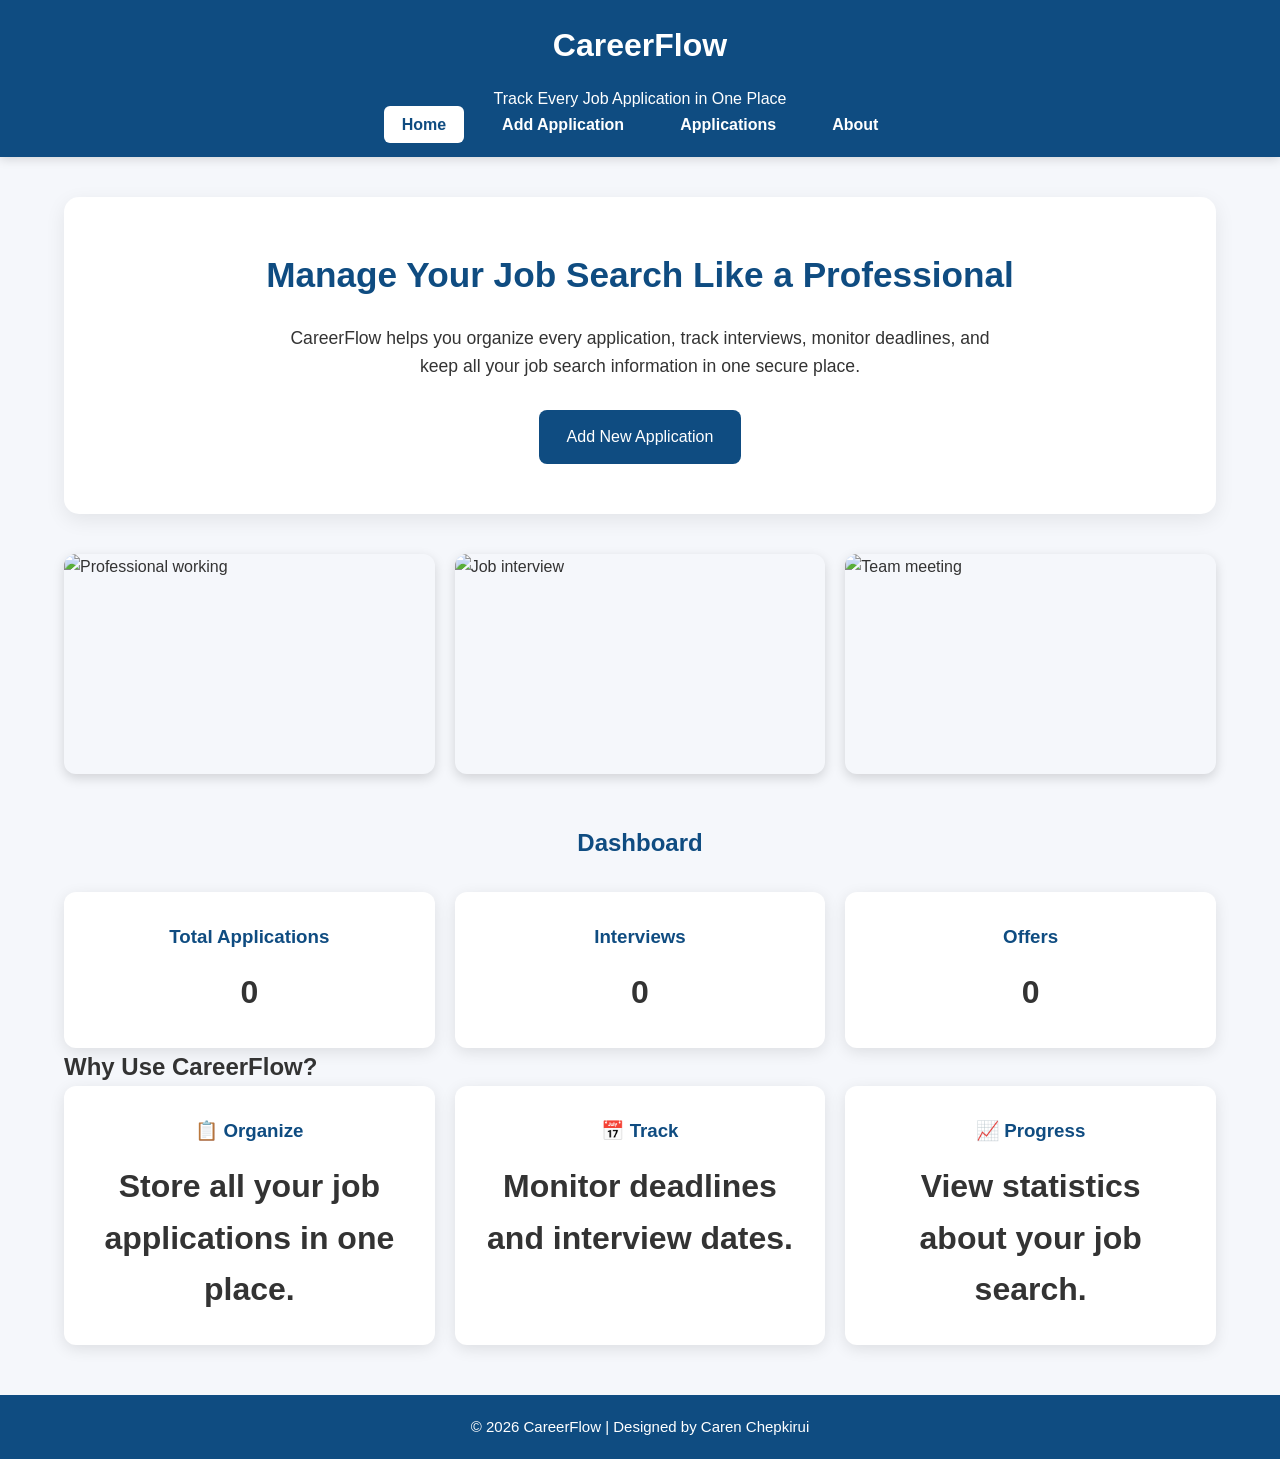
==== index.html @ 974ee08f "Initial commit" ====
<!DOCTYPE html>
<html lang="en">
<head>
    <meta charset="UTF-8">
    <meta name="viewport" content="width=device-width, initial-scale=1.0">
    <title>CareerFlow | Job Application Tracker</title>

    <link rel="stylesheet" href="css/styles.css">
</head>
<body>

<header>

    <h1>CareerFlow</h1>

    <p class="tagline">Track Every Job Application in One Place</p>

    <nav>

        <ul>

            <li><a href="index.html" class="active">Home</a></li>

            <li><a href="add.html">Add Application</a></li>

            <li><a href="applications.html">Applications</a></li>

            <li><a href="about.html">About</a></li>

        </ul>

    </nav>

</header>

<main>

<section class="hero">

<h2>Manage Your Job Search Like a Professional</h2>

<p>

CareerFlow helps you organize every application,
track interviews, monitor deadlines,
and keep all your job search information in one secure place.

</p>

<a href="add.html" class="btn">

Add New Application

</a>

</section>

<section class="gallery">

<div class="photos">

<img
src="https://images.unsplash.com/photo-1454165804606-c3d57bc86b40?w=800"
alt="Professional working">

<img
src="https://images.unsplash.com/photo-1521737604893-d14cc237f11d?w=800"
alt="Job interview">

<img
src="https://images.unsplash.com/photo-1552664730-d307ca884978?w=800"
alt="Team meeting">

</div>

</section>

<section class="statistics">

<h2>Dashboard</h2>

<div class="stats-container">

<div class="card">

<h3>Total Applications</h3>

<p id="totalApplications">0</p>

</div>

<div class="card">

<h3>Interviews</h3>

<p id="interviewCount">0</p>

</div>

<div class="card">

<h3>Offers</h3>

<p id="offerCount">0</p>

</div>

</div>

</section>

<section class="features">

<h2>Why Use CareerFlow?</h2>

<div class="stats-container">

<div class="card">

<h3>📋 Organize</h3>

<p>
Store all your job applications in one place.
</p>

</div>

<div class="card">

<h3>📅 Track</h3>

<p>
Monitor deadlines and interview dates.
</p>

</div>

<div class="card">

<h3>📈 Progress</h3>

<p>
View statistics about your job search.
</p>

</div>

</div>

</section>

</main>

<footer>

<p>

© 2026 CareerFlow |
Designed by Caren Chepkirui

</p>

</footer>

<script src="js/script.js"></script>

</body>
</html>
---- css/styles.css ----
/* ==========================================
   GLOBAL STYLES
========================================== */

*{
    margin:0;
    padding:0;
    box-sizing:border-box;
}

body{
    font-family:Arial, Helvetica, sans-serif;
    background:#f5f7fb;
    color:#333;
    line-height:1.6;
}

/* ==========================================
   HEADER
========================================== */

header{
    background:#0f4c81;
    color:white;
    padding:20px;
    text-align:center;
    box-shadow:0 2px 10px rgba(0,0,0,.15);
}

header h1{
    font-size:2rem;
    margin-bottom:15px;
}

/* ==========================================
   NAVIGATION
========================================== */

nav ul{
    display:flex;
    justify-content:center;
    align-items:center;
    list-style:none;
    gap:20px;
    flex-wrap:wrap;
}

nav a{
    color:white;
    text-decoration:none;
    padding:10px 18px;
    border-radius:6px;
    transition:.3s;
    font-weight:bold;
}

nav a:hover,
nav a.active{
    background:white;
    color:#0f4c81;
}

/* ==========================================
   MAIN
========================================== */

main{
    width:90%;
    max-width:1200px;
    margin:40px auto;
}

/* ==========================================
   HERO SECTION
========================================== */

.hero{
    background:white;
    text-align:center;
    padding:50px 30px;
    border-radius:15px;
    box-shadow:0 6px 20px rgba(0,0,0,.08);
    margin-bottom:40px;
}

.hero h2{
    font-size:2.2rem;
    color:#0f4c81;
    margin-bottom:20px;
}

.hero p{
    font-size:1.1rem;
    max-width:700px;
    margin:auto;
    margin-bottom:30px;
}

/* ==========================================
   BUTTONS
========================================== */

.btn{
    display:inline-block;
    background:#0f4c81;
    color:white;
    padding:14px 28px;
    border-radius:8px;
    text-decoration:none;
    border:none;
    cursor:pointer;
    transition:.3s;
    font-size:1rem;
}

.btn:hover{
    background:#08365d;
    transform:translateY(-2px);
}

/* ==========================================
   GALLERY
========================================== */

.gallery{
    margin-bottom:40px;
}

.photos{
    display:grid;
    grid-template-columns:repeat(auto-fit,minmax(250px,1fr));
    gap:20px;
}

.photos img{
    width:100%;
    height:220px;
    object-fit:cover;
    border-radius:12px;
    transition:.4s;
    box-shadow:0 4px 12px rgba(0,0,0,.15);
}

.photos img:hover{
    transform:scale(1.05);
}

/* ==========================================
   DASHBOARD
========================================== */

.statistics{
    margin-top:50px;
}

.statistics h2{
    text-align:center;
    color:#0f4c81;
    margin-bottom:30px;
}

.stats-container{
    display:grid;
    grid-template-columns:repeat(auto-fit,minmax(220px,1fr));
    gap:20px;
}

.card{
    background:white;
    padding:30px;
    border-radius:12px;
    text-align:center;
    box-shadow:0 4px 15px rgba(0,0,0,.1);
    transition:.3s;
}

.card:hover{
    transform:translateY(-6px);
}

.card h3{
    color:#0f4c81;
    margin-bottom:15px;
}

.card p{
    font-size:2rem;
    font-weight:bold;
} 
/* ==========================================
   ADD APPLICATION FORM
========================================== */

.form-section{
    background:#ffffff;
    padding:40px;
    border-radius:15px;
    box-shadow:0 6px 20px rgba(0,0,0,.08);
    max-width:850px;
    margin:40px auto;
}

.form-section h2{
    text-align:center;
    color:#0f4c81;
    margin-bottom:30px;
    font-size:2rem;
}

.form-group{
    display:flex;
    flex-direction:column;
    margin-bottom:20px;
}

.form-group label{
    font-weight:bold;
    margin-bottom:8px;
    color:#333;
}

.form-group input,
.form-group select,
.form-group textarea{
    width:100%;
    padding:14px;
    border:1px solid #d1d5db;
    border-radius:8px;
    font-size:16px;
    outline:none;
    transition:all .3s ease;
    background:#fff;
}

.form-group textarea{
    resize:vertical;
    min-height:120px;
}

.form-group input:focus,
.form-group select:focus,
.form-group textarea:focus{
    border-color:#0f4c81;
    box-shadow:0 0 8px rgba(15,76,129,.2);
}

.form-group input::placeholder,
.form-group textarea::placeholder{
    color:#888;
}

button[type="submit"]{
    width:100%;
    margin-top:10px;
}

#message{
    text-align:center;
    margin-top:20px;
    font-weight:bold;
    font-size:1rem;
}

/* ==========================================
   SEARCH & FILTER
========================================== */

.controls{
    display:flex;
    gap:20px;
    justify-content:center;
    align-items:center;
    flex-wrap:wrap;
    margin:30px 0;
}

.controls input,
.controls select{
    padding:12px 15px;
    border:1px solid #d1d5db;
    border-radius:8px;
    font-size:16px;
    min-width:250px;
    outline:none;
    transition:.3s;
}

.controls input:focus,
.controls select:focus{
    border-color:#0f4c81;
    box-shadow:0 0 8px rgba(15,76,129,.2);
}

/* ==========================================
   SECTION HEADINGS
========================================== */

.applications-page h2,
.form-section h2,
.statistics h2{
    color:#0f4c81;
}

.applications-page p{
    text-align:center;
    color:#666;
    margin-bottom:15px;
}
/* ==========================================
   APPLICATION CARDS
========================================== */

#applicationsContainer{
    display:grid;
    grid-template-columns:repeat(auto-fit,minmax(340px,1fr));
    gap:25px;
    margin-top:30px;
}

.application-card{
    background:#ffffff;
    border-radius:15px;
    padding:25px;
    box-shadow:0 6px 18px rgba(0,0,0,.1);
    transition:all .3s ease;
    border-top:5px solid #0f4c81;
}

.application-card:hover{
    transform:translateY(-6px);
    box-shadow:0 12px 25px rgba(0,0,0,.15);
}

.application-card h2,
.application-card h3{
    color:#0f4c81;
    margin-bottom:15px;
    border-bottom:2px solid #eef2f7;
    padding-bottom:10px;
}

.application-card p{
    margin:10px 0;
    line-height:1.6;
    word-break:break-word;
}

.application-card strong{
    color:#222;
}

.application-card a{
    color:#0f4c81;
    font-weight:bold;
    text-decoration:none;
}

.application-card a:hover{
    text-decoration:underline;
}

/* ==========================================
   DELETE BUTTON
========================================== */

.delete-btn{
    width:100%;
    margin-top:20px;
    background:#dc3545;
    color:#fff;
    border:none;
    padding:12px;
    border-radius:8px;
    cursor:pointer;
    font-size:15px;
    transition:.3s;
}

.delete-btn:hover{
    background:#b02a37;
}

/* ==========================================
   EMPTY STATE
========================================== */

.empty-message{
    text-align:center;
    background:#fff;
    padding:40px;
    border-radius:12px;
    color:#666;
    font-size:18px;
    box-shadow:0 4px 12px rgba(0,0,0,.08);
}

/* ==========================================
   STATUS BADGES
========================================== */

.status{
    display:inline-block;
    padding:6px 12px;
    border-radius:20px;
    color:#fff;
    font-size:13px;
    font-weight:bold;
}

.status.applied{
    background:#0d6efd;
}

.status.interview{
    background:#fd7e14;
}

.status.offer{
    background:#198754;
}

.status.rejected{
    background:#dc3545;
}

/* ==========================================
   PRIORITY BADGES
========================================== */

.priority{
    display:inline-block;
    padding:6px 12px;
    border-radius:20px;
    color:#fff;
    font-size:13px;
    font-weight:bold;
}

.priority.high{
    background:#dc3545;
}

.priority.medium{
    background:#ffc107;
    color:#222;
}

.priority.low{
    background:#198754;
}

/* ==========================================
   LINKS
========================================== */

.application-card a{
    color:#0f4c81;
    font-weight:600;
}

.application-card a:hover{
    color:#08365d;
}

/* ==========================================
   SCROLLBAR (Modern Browsers)
========================================== */

::-webkit-scrollbar{
    width:10px;
}

::-webkit-scrollbar-track{
    background:#f1f1f1;
}

::-webkit-scrollbar-thumb{
    background:#0f4c81;
    border-radius:10px;
}

::-webkit-scrollbar-thumb:hover{
    background:#08365d;
}
/* ==========================================
   FOOTER
========================================== */

footer{
    background:#0f4c81;
    color:#fff;
    text-align:center;
    padding:20px;
    margin-top:50px;
}

footer p{
    font-size:15px;
}

/* ==========================================
   ANIMATIONS
========================================== */

@keyframes fadeIn{
    from{
        opacity:0;
        transform:translateY(20px);
    }
    to{
        opacity:1;
        transform:translateY(0);
    }
}

.hero,
.form-section,
.application-card,
.card{
    animation:fadeIn .6s ease-in-out;
}

/* ==========================================
   RESPONSIVE DESIGN
========================================== */

@media (max-width:992px){

    main{
        width:95%;
    }

    .stats-container{
        grid-template-columns:repeat(2,1fr);
    }

    #applicationsContainer{
        grid-template-columns:1fr;
    }

}

@media (max-width:768px){

    header h1{
        font-size:1.6rem;
    }

    nav ul{
        flex-direction:column;
        gap:10px;
    }

    .hero{
        padding:30px 20px;
    }

    .hero h2{
        font-size:1.8rem;
    }

    .hero p{
        font-size:1rem;
    }

    .photos{
        grid-template-columns:1fr;
    }

    .stats-container{
        grid-template-columns:1fr;
    }

    .controls{
        flex-direction:column;
    }

    .controls input,
    .controls select{
        width:100%;
    }

    .form-section{
        padding:25px;
    }

    .application-card{
        padding:20px;
    }

}

@media (max-width:480px){

    body{
        font-size:15px;
    }

    header{
        padding:15px;
    }

    header h1{
        font-size:1.4rem;
    }

    .btn{
        width:100%;
        text-align:center;
    }

    .card{
        padding:20px;
    }

    .card p{
        font-size:1.6rem;
    }

    .application-card h2,
    .application-card h3{
        font-size:1.2rem;
    }

}

/* ==========================================
   UTILITY CLASSES
========================================== */

.text-center{
    text-align:center;
}

.mt-20{
    margin-top:20px;
}

.mb-20{
    margin-bottom:20px;
}

.hidden{
    display:none;
}
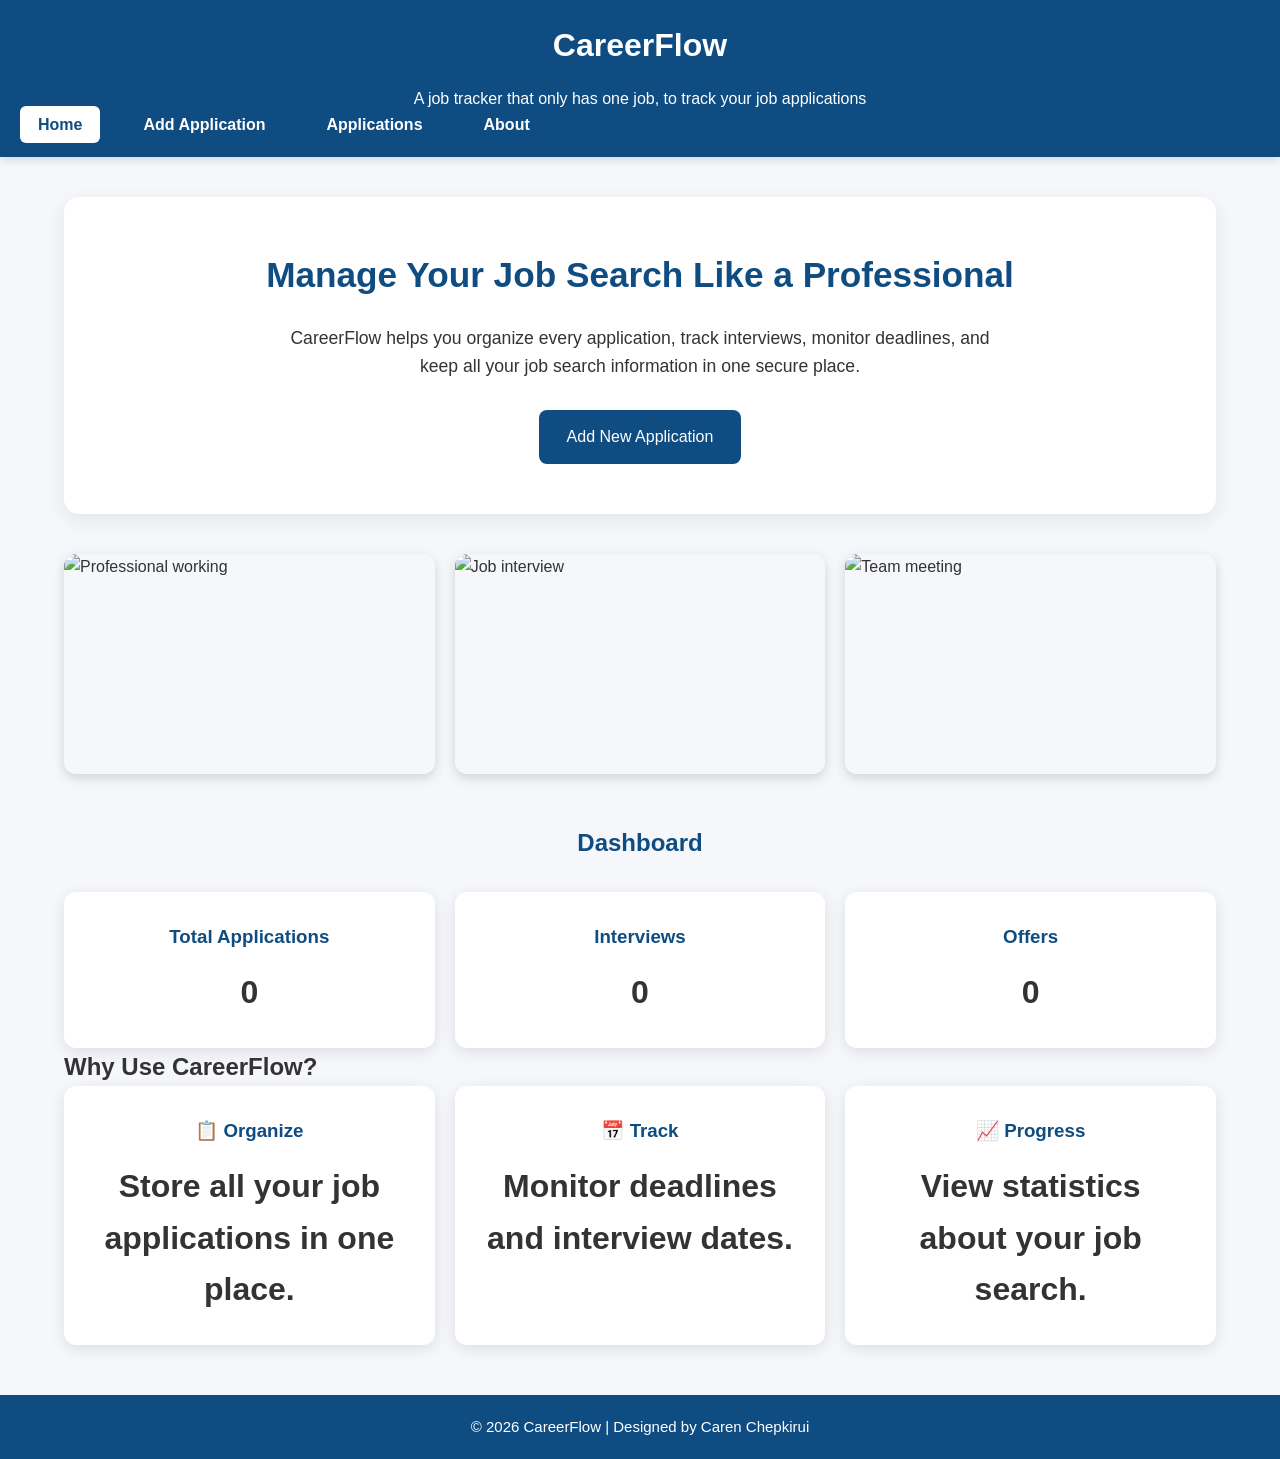
==== commit 8aa99995: "Update header layout and improve website design" ====
--- a/index.html
+++ b/index.html
@@ -13,7 +13,7 @@
 
     <h1>CareerFlow</h1>
 
-    <p class="tagline">Track Every Job Application in One Place</p>
+    <p class="tagline">A job tracker that only has one job, to track your job applications</p>
 
     <nav>
 
--- a/css/styles.css
+++ b/css/styles.css
@@ -23,7 +23,8 @@
 header{
     background:#0f4c81;
     color:white;
-    padding:20px;
+    padding:20px; 50px;
+    justify-content: space-between;
     text-align:center;
     box-shadow:0 2px 10px rgba(0,0,0,.15);
 }
@@ -39,11 +40,12 @@
 
 nav ul{
     display:flex;
-    justify-content:center;
     align-items:center;
     list-style:none;
-    gap:20px;
+    gap:25px;
     flex-wrap:wrap;
+    margin: 0;
+    padding: 0;
 }
 
 nav a{
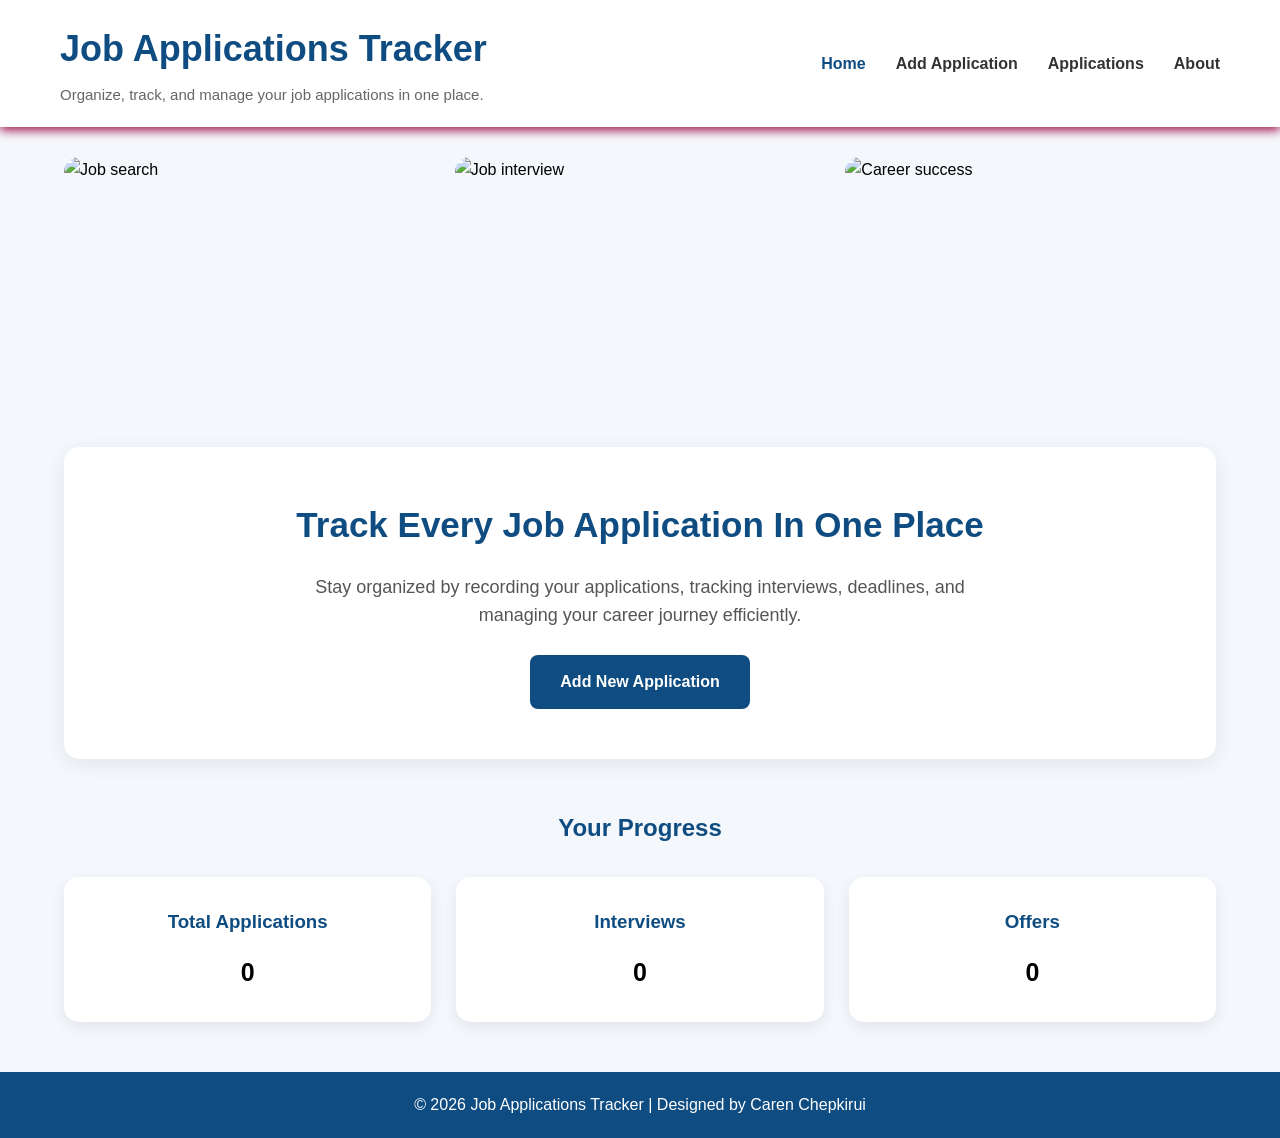
==== commit 90e8961f: "improve form styling" ====
--- a/index.html
+++ b/index.html
@@ -1,168 +1,169 @@
 <!DOCTYPE html>
 <html lang="en">
+
 <head>
-    <meta charset="UTF-8">
-    <meta name="viewport" content="width=device-width, initial-scale=1.0">
-    <title>CareerFlow | Job Application Tracker</title>
+<meta charset="UTF-8">
+<meta name="viewport" content="width=device-width, initial-scale=1.0">
 
-    <link rel="stylesheet" href="css/styles.css">
+<title>Job Applications Tracker</title>
+
+<link rel="stylesheet" href="css/styles.css">
+
 </head>
+
+
 <body>
+
 
 <header>
 
-    <h1>CareerFlow</h1>
+<div class="brand">
 
-    <p class="tagline">A job tracker that only has one job, to track your job applications</p>
+<h1>Job Applications Tracker</h1>
 
-    <nav>
+<p>
+Organize, track, and manage your job applications in one place.
+</p>
 
-        <ul>
+</div>
 
-            <li><a href="index.html" class="active">Home</a></li>
 
-            <li><a href="add.html">Add Application</a></li>
+<nav>
 
-            <li><a href="applications.html">Applications</a></li>
+<ul>
 
-            <li><a href="about.html">About</a></li>
+<li><a class="active" href="index.html">Home</a></li>
 
-        </ul>
+<li><a href="add.html">Add Application</a></li>
 
-    </nav>
+<li><a href="applications.html">Applications</a></li>
+
+<li><a href="about.html">About</a></li>
+
+</ul>
+
+</nav>
 
 </header>
 
+
+
 <main>
 
-<section class="hero">
-
-<h2>Manage Your Job Search Like a Professional</h2>
-
-<p>
-
-CareerFlow helps you organize every application,
-track interviews, monitor deadlines,
-and keep all your job search information in one secure place.
-
-</p>
-
-<a href="add.html" class="btn">
-
-Add New Application
-
-</a>
-
-</section>
 
 <section class="gallery">
 
 <div class="photos">
 
-<img
-src="https://images.unsplash.com/photo-1454165804606-c3d57bc86b40?w=800"
-alt="Professional working">
+<img src="https://encrypted-tbn0.gstatic.com/images?q=tbn:ANd9GcSITZPHwJ-OsArRk4esQaBtciUBOTaalat-XMKzmoUu6A&s=10" alt="Job search">
 
-<img
-src="https://images.unsplash.com/photo-1521737604893-d14cc237f11d?w=800"
-alt="Job interview">
+<img src="https://encrypted-tbn0.gstatic.com/images?q=tbn:ANd9GcTC4iixWXQOjBtNyYWQNbAW8DnGaYMfMbs8z2zAEaw0zA&s=10" alt="Job interview">
 
-<img
-src="https://images.unsplash.com/photo-1552664730-d307ca884978?w=800"
-alt="Team meeting">
+<img src="https://encrypted-tbn0.gstatic.com/images?q=tbn:ANd9GcS8nLBub2q9bpkES5-Ve76l2-MQ_g2yiEG3AZ0cu5FTTw&s=10" alt="Career success">
 
 </div>
 
 </section>
 
+
+
+
+<section class="hero">
+
+
+<h2>
+Track Every Job Application In One Place
+</h2>
+
+
+<p>
+
+Stay organized by recording your applications,
+tracking interviews, deadlines, and managing
+your career journey efficiently.
+
+</p>
+
+
+<a href="add.html" class="btn">
+Add New Application
+</a>
+
+
+</section>
+
+
+
+
 <section class="statistics">
 
-<h2>Dashboard</h2>
+
+<h2>Your Progress</h2>
+
 
 <div class="stats-container">
+
 
 <div class="card">
 
 <h3>Total Applications</h3>
 
-<p id="totalApplications">0</p>
+<p id="totalApplications">
+0
+</p>
 
 </div>
+
+
 
 <div class="card">
 
 <h3>Interviews</h3>
 
-<p id="interviewCount">0</p>
+<p id="interviewCount">
+0
+</p>
 
 </div>
+
+
+
 
 <div class="card">
 
 <h3>Offers</h3>
 
-<p id="offerCount">0</p>
-
-</div>
-
-</div>
-
-</section>
-
-<section class="features">
-
-<h2>Why Use CareerFlow?</h2>
-
-<div class="stats-container">
-
-<div class="card">
-
-<h3>📋 Organize</h3>
-
-<p>
-Store all your job applications in one place.
+<p id="offerCount">
+0
 </p>
 
 </div>
 
-<div class="card">
-
-<h3>📅 Track</h3>
-
-<p>
-Monitor deadlines and interview dates.
-</p>
 
 </div>
 
-<div class="card">
-
-<h3>📈 Progress</h3>
-
-<p>
-View statistics about your job search.
-</p>
-
-</div>
-
-</div>
 
 </section>
 
+
+
 </main>
+
+
+
 
 <footer>
 
 <p>
-
-© 2026 CareerFlow |
-Designed by Caren Chepkirui
-
+© 2026 Job Applications Tracker | Designed by Caren Chepkirui
 </p>
 
 </footer>
 
+
 <script src="js/script.js"></script>
 
+
 </body>
+
 </html>
--- a/css/styles.css
+++ b/css/styles.css
@@ -1,7 +1,11 @@
 
-   /* ==========================================
-   GLOBAL STYLES
-========================================== */
+   /* =====================================
+   CareerFlow Job Application Tracker
+   Modern Stylesheet
+===================================== */
+
+
+/* ===== GLOBAL STYLES ===== */
 
 *{
     margin:0;
@@ -10,639 +14,512 @@
 }
 
 body{
-    font-family:Arial, Helvetica, sans-serif;
-    background:#f5f7fb;
-    color:#333;
+    font-family: 'Segoe UI', Arial, sans-serif;
+    background:#f4f7fb;
+    color:black;
     line-height:1.6;
 }
-
-/* ==========================================
-   HEADER
-========================================== */
-
-header{
-    background:#0f4c81;
-    color:white;
-    padding:20px; 50px;
-    justify-content: space-between;
-    text-align:center;
-    box-shadow:0 2px 10px rgba(0,0,0,.15);
-}
-
-header h1{
-    font-size:2rem;
-    margin-bottom:15px;
-}
-
-/* ==========================================
-   NAVIGATION
-========================================== */
-
-nav ul{
-    display:flex;
-    align-items:center;
-    list-style:none;
-    gap:25px;
-    flex-wrap:wrap;
-    margin: 0;
-    padding: 0;
-}
-
-nav a{
-    color:white;
-    text-decoration:none;
-    padding:10px 18px;
-    border-radius:6px;
-    transition:.3s;
-    font-weight:bold;
-}
-
-nav a:hover,
-nav a.active{
-    background:white;
-    color:#0f4c81;
-}
-
-/* ==========================================
-   MAIN
-========================================== */
 
 main{
     width:90%;
     max-width:1200px;
+    margin:auto;
+}
+
+
+/* ===== HEADER ===== */
+
+header{
+    background:white;
+    display:flex;
+    justify-content:space-between;
+    align-items:center;
+    padding:20px 60px;
+    box-shadow:0 3px 10px rgb(158, 6, 67);
+}
+
+
+/* Logo section */
+
+.brand h1{
+
+    color:#0f4c81;
+    font-size:36px;
+    margin-bottom:5px;
+    font-weight: 700;
+
+}
+
+
+.brand p{
+
+    color:#666;
+    font-size:15px;
+
+}
+
+
+/* Navigation */
+
+nav ul{
+
+    display:flex;
+    list-style:none;
+    gap:30px;
+
+}
+
+
+nav ul li a{
+
+    text-decoration:none;
+    color:#333;
+    font-weight:600;
+    transition:.3s;
+
+}
+
+
+nav ul li a:hover,
+nav ul li a.active{
+
+    color:#0f4c81;
+
+}
+
+
+/* ===== HERO SECTION ===== */
+
+
+.hero{
+
+    background:white;
     margin:40px auto;
-}
-
-/* ==========================================
-   HERO SECTION
-========================================== */
-
-.hero{
-    background:white;
+    padding:50px;
     text-align:center;
-    padding:50px 30px;
     border-radius:15px;
-    box-shadow:0 6px 20px rgba(0,0,0,.08);
-    margin-bottom:40px;
-}
+    box-shadow:0 5px 20px rgba(0,0,0,.08);
+
+}
+
 
 .hero h2{
-    font-size:2.2rem;
-    color:#0f4c81;
+
+    color:#0f4c81;
+    font-size:35px;
     margin-bottom:20px;
-}
+
+}
+
 
 .hero p{
-    font-size:1.1rem;
+
     max-width:700px;
     margin:auto;
-    margin-bottom:30px;
-}
-
-/* ==========================================
-   BUTTONS
-========================================== */
+    color:#555;
+    font-size:18px;
+
+}
+
+
+
+/* Buttons */
 
 .btn{
+
     display:inline-block;
+    margin-top:25px;
+    padding:14px 30px;
     background:#0f4c81;
     color:white;
-    padding:14px 28px;
+    text-decoration:none;
     border-radius:8px;
-    text-decoration:none;
-    border:none;
-    cursor:pointer;
+    font-weight:bold;
     transition:.3s;
-    font-size:1rem;
-}
+
+}
+
 
 .btn:hover{
+
     background:#08365d;
     transform:translateY(-2px);
-}
-
-/* ==========================================
-   GALLERY
-========================================== */
+
+}
+
+
+
+/* ===== IMAGE GALLERY ===== */
+
 
 .gallery{
-    margin-bottom:40px;
-}
+
+    margin:40px 0;
+    margin-top: 30px;
+
+}
+
 
 .photos{
+
     display:grid;
-    grid-template-columns:repeat(auto-fit,minmax(250px,1fr));
+    grid-template-columns:repeat(3,1fr);
     gap:20px;
-}
+
+}
+
 
 .photos img{
+
     width:100%;
-    height:220px;
+    height:250px;
     object-fit:cover;
-    border-radius:12px;
-    transition:.4s;
-    box-shadow:0 4px 12px rgba(0,0,0,.15);
-}
-
-.photos img:hover{
-    transform:scale(1.05);
-}
-
-/* ==========================================
-   DASHBOARD
-========================================== */
+    border-radius:15px;
+    transition: transform .3s ease;
+
+}
+.photos img:hover{transform: scale(1.05);
+}
+
+
+
+/* ===== STATISTICS CARDS ===== */
+
 
 .statistics{
-    margin-top:50px;
-}
+
+    margin:50px 0;
+
+}
+
 
 .statistics h2{
+
     text-align:center;
     color:#0f4c81;
     margin-bottom:30px;
-}
+
+}
+
+
 
 .stats-container{
+
     display:grid;
-    grid-template-columns:repeat(auto-fit,minmax(220px,1fr));
-    gap:20px;
-}
+    grid-template-columns:repeat(3,1fr);
+    gap:25px;
+
+}
+
+
 
 .card{
+
     background:white;
     padding:30px;
-    border-radius:12px;
     text-align:center;
-    box-shadow:0 4px 15px rgba(0,0,0,.1);
-    transition:.3s;
-}
-
-.card:hover{
-    transform:translateY(-6px);
-}
+    border-radius:15px;
+    box-shadow:0 5px 15px rgba(0,0,0,.08);
+
+}
+
+
 
 .card h3{
+
     color:#0f4c81;
     margin-bottom:15px;
-}
+
+}
+
 
 .card p{
-    font-size:2rem;
+
+    font-size:25px;
     font-weight:bold;
-} 
-/* ==========================================
-   ADD APPLICATION FORM
-========================================== */
+
+}
+
+
+
+/* ===== FORM PAGE ===== */
+
 
 .form-section{
-    background:#ffffff;
+
+    background:white;
+    margin:40px auto;
     padding:40px;
+    max-width:800px;
     border-radius:15px;
-    box-shadow:0 6px 20px rgba(0,0,0,.08);
-    max-width:850px;
-    margin:40px auto;
-}
+    box-shadow:0 5px 20px rgba(0,0,0,.1);
+
+}
+
+
 
 .form-section h2{
+
     text-align:center;
     color:#0f4c81;
     margin-bottom:30px;
-    font-size:2rem;
-}
+
+}
+
+
 
 .form-group{
-    display:flex;
-    flex-direction:column;
+
     margin-bottom:20px;
-}
+
+}
+
+
 
 .form-group label{
+
+    display:block;
     font-weight:bold;
     margin-bottom:8px;
-    color:#333;
-}
+
+}
+
+
 
 .form-group input,
 .form-group select,
 .form-group textarea{
+
     width:100%;
-    padding:14px;
-    border:1px solid #d1d5db;
+    padding:13px;
+    border:1px solid #ccc;
     border-radius:8px;
     font-size:16px;
-    outline:none;
-    transition:all .3s ease;
-    background:#fff;
-}
-
-.form-group textarea{
-    resize:vertical;
-    min-height:120px;
-}
+
+}
+
+
 
 .form-group input:focus,
 .form-group select:focus,
 .form-group textarea:focus{
+
+    outline:none;
     border-color:#0f4c81;
-    box-shadow:0 0 8px rgba(15,76,129,.2);
-}
-
-.form-group input::placeholder,
-.form-group textarea::placeholder{
-    color:#888;
-}
-
-button[type="submit"]{
-    width:100%;
-    margin-top:10px;
-}
-
-#message{
+
+}
+
+
+
+textarea{
+
+    resize:vertical;
+
+}
+
+
+
+/* ===== APPLICATIONS PAGE ===== */
+
+
+.applications-page{
+
+    margin:40px 0;
+
+}
+
+
+.applications-page h2{
+
     text-align:center;
-    margin-top:20px;
-    font-weight:bold;
-    font-size:1rem;
-}
-
-/* ==========================================
-   SEARCH & FILTER
-========================================== */
+    color:#0f4c81;
+
+}
+
 
 .controls{
+
     display:flex;
+    justify-content:center;
     gap:20px;
-    justify-content:center;
-    align-items:center;
-    flex-wrap:wrap;
     margin:30px 0;
-}
+
+}
+
+
 
 .controls input,
 .controls select{
-    padding:12px 15px;
-    border:1px solid #d1d5db;
-    border-radius:8px;
-    font-size:16px;
-    min-width:250px;
-    outline:none;
-    transition:.3s;
-}
-
-.controls input:focus,
-.controls select:focus{
-    border-color:#0f4c81;
-    box-shadow:0 0 8px rgba(15,76,129,.2);
-}
-
-/* ==========================================
-   SECTION HEADINGS
-========================================== */
-
-.applications-page h2,
-.form-section h2,
-.statistics h2{
-    color:#0f4c81;
-}
-
-.applications-page p{
-    text-align:center;
-    color:#666;
-    margin-bottom:15px;
-}
-/* ==========================================
-   APPLICATION CARDS
-========================================== */
-
-#applicationsContainer{
-    display:grid;
-    grid-template-columns:repeat(auto-fit,minmax(340px,1fr));
-    gap:25px;
-    margin-top:30px;
-}
-
-.application-card{
-    background:#ffffff;
-    border-radius:15px;
-    padding:25px;
-    box-shadow:0 6px 18px rgba(0,0,0,.1);
-    transition:all .3s ease;
-    border-top:5px solid #0f4c81;
-}
-
-.application-card:hover{
-    transform:translateY(-6px);
-    box-shadow:0 12px 25px rgba(0,0,0,.15);
-}
-
-.application-card h2,
-.application-card h3{
-    color:#0f4c81;
-    margin-bottom:15px;
-    border-bottom:2px solid #eef2f7;
-    padding-bottom:10px;
-}
-
-.application-card p{
-    margin:10px 0;
-    line-height:1.6;
-    word-break:break-word;
-}
-
-.application-card strong{
-    color:#222;
-}
-
-.application-card a{
-    color:#0f4c81;
-    font-weight:bold;
-    text-decoration:none;
-}
-
-.application-card a:hover{
-    text-decoration:underline;
-}
-
-/* ==========================================
-   DELETE BUTTON
-========================================== */
-
-.delete-btn{
-    width:100%;
-    margin-top:20px;
-    background:#dc3545;
-    color:#fff;
-    border:none;
+
     padding:12px;
     border-radius:8px;
+    border:1px solid #ccc;
+
+}
+
+
+
+/* Application cards */
+
+#applicationsContainer{
+
+    display:grid;
+    grid-template-columns:repeat(3,1fr);
+    gap:25px;
+
+}
+
+
+
+.application-card{
+
+    background:white;
+    padding:25px;
+    border-radius:15px;
+    box-shadow:0 5px 15px rgba(0,0,0,.1);
+
+}
+
+
+
+.application-card h2{
+
+    color:#0f4c81;
+
+}
+
+
+
+.application-card p{
+
+    margin:8px 0;
+
+}
+
+
+
+/* Buttons */
+
+.card-buttons{
+
+    display:flex;
+    gap:10px;
+    margin-top:20px;
+
+}
+
+
+.edit-btn,
+.delete-btn{
+
+    flex:1;
+    padding:10px;
+    border:none;
+    border-radius:8px;
     cursor:pointer;
-    font-size:15px;
-    transition:.3s;
-}
-
-.delete-btn:hover{
-    background:#b02a37;
-}
-
-/* ==========================================
-   EMPTY STATE
-========================================== */
-
-.empty-message{
-    text-align:center;
-    background:#fff;
+    color:white;
+
+}
+
+
+.edit-btn{
+
+    background:#0d6efd;
+
+}
+
+
+.delete-btn{
+
+    background:#dc3545;
+
+}
+
+
+
+/* ===== ABOUT PAGE ===== */
+
+
+.about{
+
+    background:white;
     padding:40px;
-    border-radius:12px;
-    color:#666;
-    font-size:18px;
-    box-shadow:0 4px 12px rgba(0,0,0,.08);
-}
-
-/* ==========================================
-   STATUS BADGES
-========================================== */
-
-.status{
-    display:inline-block;
-    padding:6px 12px;
-    border-radius:20px;
-    color:#fff;
-    font-size:13px;
-    font-weight:bold;
-}
-
-.status.applied{
-    background:#0d6efd;
-}
-
-.status.interview{
-    background:#fd7e14;
-}
-
-.status.offer{
-    background:#198754;
-}
-
-.status.rejected{
-    background:#dc3545;
-}
-
-/* ==========================================
-   PRIORITY BADGES
-========================================== */
-
-.priority{
-    display:inline-block;
-    padding:6px 12px;
-    border-radius:20px;
-    color:#fff;
-    font-size:13px;
-    font-weight:bold;
-}
-
-.priority.high{
-    background:#dc3545;
-}
-
-.priority.medium{
-    background:#ffc107;
-    color:#222;
-}
-
-.priority.low{
-    background:#198754;
-}
-
-/* ==========================================
-   LINKS
-========================================== */
-
-.application-card a{
-    color:#0f4c81;
-    font-weight:600;
-}
-
-.application-card a:hover{
-    color:#08365d;
-}
-
-/* ==========================================
-   SCROLLBAR (Modern Browsers)
-========================================== */
-
-::-webkit-scrollbar{
-    width:10px;
-}
-
-::-webkit-scrollbar-track{
-    background:#f1f1f1;
-}
-
-::-webkit-scrollbar-thumb{
+    margin:40px 0;
+    border-radius:15px;
+
+}
+
+
+/* ===== FOOTER ===== */
+
+
+footer{
+
     background:#0f4c81;
-    border-radius:10px;
-}
-
-::-webkit-scrollbar-thumb:hover{
-    background:#08365d;
-}
-/* ==========================================
-   FOOTER
-========================================== */
-
-footer{
-    background:#0f4c81;
-    color:#fff;
+    color:white;
     text-align:center;
     padding:20px;
     margin-top:50px;
-}
-
-footer p{
-    font-size:15px;
-}
-
-/* ==========================================
-   ANIMATIONS
-========================================== */
-
-@keyframes fadeIn{
-    from{
-        opacity:0;
-        transform:translateY(20px);
+
+}
+
+
+
+/* ===== RESPONSIVE DESIGN ===== */
+
+
+@media(max-width:900px){
+
+    header{
+
+        flex-direction:column;
+        text-align:center;
+        gap:20px;
+
     }
-    to{
-        opacity:1;
-        transform:translateY(0);
+
+
+    nav ul{
+
+        flex-direction:column;
+        gap:15px;
+
     }
-}
-
-.hero,
-.form-section,
-.application-card,
-.card{
-    animation:fadeIn .6s ease-in-out;
-}
-
-/* ==========================================
-   RESPONSIVE DESIGN
-========================================== */
-
-@media (max-width:992px){
-
-    main{
-        width:95%;
+
+
+    .stats-container,
+    #applicationsContainer,
+    .photos{
+
+        grid-template-columns:1fr;
+
     }
 
-    .stats-container{
-        grid-template-columns:repeat(2,1fr);
+
+}
+
+
+@media(max-width:600px){
+
+    header{
+
+        padding:20px;
+
     }
 
-    #applicationsContainer{
-        grid-template-columns:1fr;
+
+    .hero{
+
+        padding:25px;
+
     }
 
-}
-
-@media (max-width:768px){
-
-    header h1{
-        font-size:1.6rem;
+
+    .hero h2{
+
+        font-size:25px;
+
     }
 
-    nav ul{
-        flex-direction:column;
-        gap:10px;
-    }
-
-    .hero{
-        padding:30px 20px;
-    }
-
-    .hero h2{
-        font-size:1.8rem;
-    }
-
-    .hero p{
-        font-size:1rem;
-    }
-
-    .photos{
-        grid-template-columns:1fr;
-    }
-
-    .stats-container{
-        grid-template-columns:1fr;
-    }
-
-    .controls{
-        flex-direction:column;
-    }
-
-    .controls input,
-    .controls select{
-        width:100%;
-    }
-
-    .form-section{
-        padding:25px;
-    }
-
-    .application-card{
-        padding:20px;
-    }
-
-}
-
-@media (max-width:480px){
-
-    body{
-        font-size:15px;
-    }
-
-    header{
-        padding:15px;
-    }
-
-    header h1{
-        font-size:1.4rem;
-    }
-
-    .btn{
-        width:100%;
-        text-align:center;
-    }
-
-    .card{
-        padding:20px;
-    }
-
-    .card p{
-        font-size:1.6rem;
-    }
-
-    .application-card h2,
-    .application-card h3{
-        font-size:1.2rem;
-    }
-
-}
-
-/* ==========================================
-   UTILITY CLASSES
-========================================== */
-
-.text-center{
-    text-align:center;
-}
-
-.mt-20{
-    margin-top:20px;
-}
-
-.mb-20{
-    margin-bottom:20px;
-}
-
-.hidden{
-    display:none;
+
 }
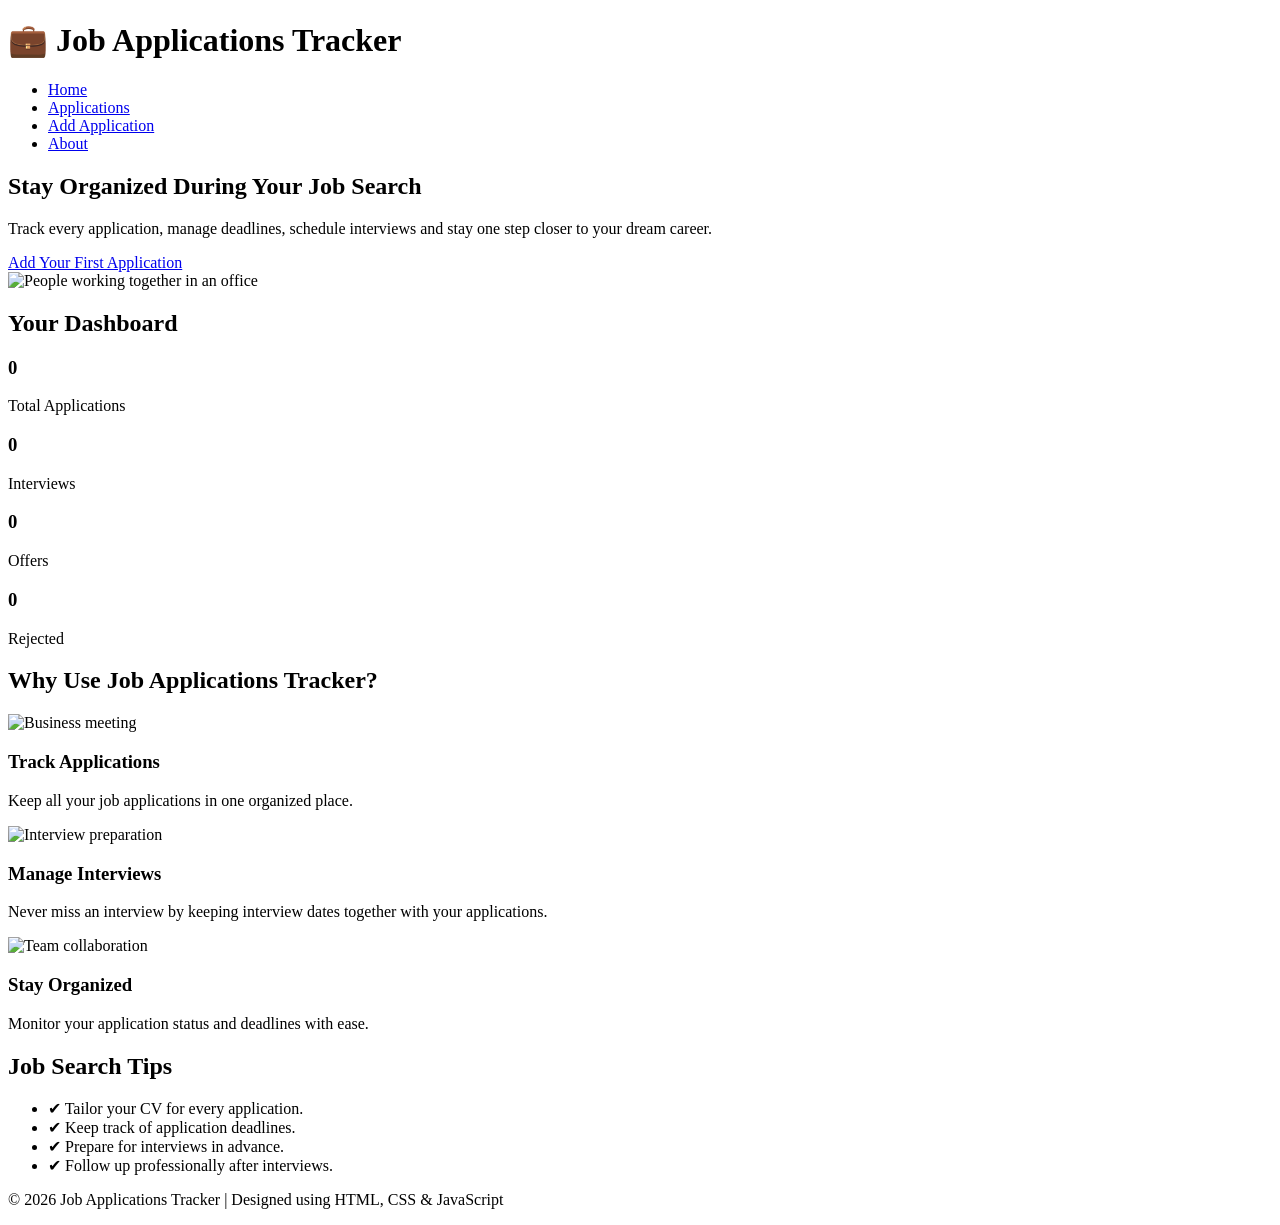
==== commit 30474db4: "Create home dashboard layout" ====
--- a/index.html
+++ b/index.html
@@ -1,169 +1,205 @@
 <!DOCTYPE html>
 <html lang="en">
-
 <head>
-<meta charset="UTF-8">
-<meta name="viewport" content="width=device-width, initial-scale=1.0">
-
-<title>Job Applications Tracker</title>
-
-<link rel="stylesheet" href="css/styles.css">
-
+    <!-- Basic Meta Tags -->
+    <meta charset="UTF-8">
+    <meta name="viewport" content="width=device-width, initial-scale=1.0">
+
+    <!-- Website Title -->
+    <title>Job Applications Tracker</title>
+
+    <!-- Google Font -->
+    <link rel="preconnect" href="https://fonts.googleapis.com">
+    <link rel="preconnect" href="https://fonts.gstatic.com" crossorigin>
+    <link href="https://fonts.googleapis.com/css2?family=Poppins:wght@300;400;500;600;700&display=swap" rel="stylesheet">
+
+    <!-- CSS -->
+    <link rel="stylesheet" href="styles.css">
 </head>
 
-
 <body>
 
-
-<header>
-
-<div class="brand">
-
-<h1>Job Applications Tracker</h1>
-
-<p>
-Organize, track, and manage your job applications in one place.
-</p>
-
-</div>
-
-
-<nav>
-
-<ul>
-
-<li><a class="active" href="index.html">Home</a></li>
-
-<li><a href="add.html">Add Application</a></li>
-
-<li><a href="applications.html">Applications</a></li>
-
-<li><a href="about.html">About</a></li>
-
-</ul>
-
-</nav>
-
-</header>
-
-
-
-<main>
-
-
-<section class="gallery">
-
-<div class="photos">
-
-<img src="https://encrypted-tbn0.gstatic.com/images?q=tbn:ANd9GcSITZPHwJ-OsArRk4esQaBtciUBOTaalat-XMKzmoUu6A&s=10" alt="Job search">
-
-<img src="https://encrypted-tbn0.gstatic.com/images?q=tbn:ANd9GcTC4iixWXQOjBtNyYWQNbAW8DnGaYMfMbs8z2zAEaw0zA&s=10" alt="Job interview">
-
-<img src="https://encrypted-tbn0.gstatic.com/images?q=tbn:ANd9GcS8nLBub2q9bpkES5-Ve76l2-MQ_g2yiEG3AZ0cu5FTTw&s=10" alt="Career success">
-
-</div>
-
-</section>
-
-
-
-
-<section class="hero">
-
-
-<h2>
-Track Every Job Application In One Place
-</h2>
-
-
-<p>
-
-Stay organized by recording your applications,
-tracking interviews, deadlines, and managing
-your career journey efficiently.
-
-</p>
-
-
-<a href="add.html" class="btn">
-Add New Application
-</a>
-
-
-</section>
-
-
-
-
-<section class="statistics">
-
-
-<h2>Your Progress</h2>
-
-
-<div class="stats-container">
-
-
-<div class="card">
-
-<h3>Total Applications</h3>
-
-<p id="totalApplications">
-0
-</p>
-
-</div>
-
-
-
-<div class="card">
-
-<h3>Interviews</h3>
-
-<p id="interviewCount">
-0
-</p>
-
-</div>
-
-
-
-
-<div class="card">
-
-<h3>Offers</h3>
-
-<p id="offerCount">
-0
-</p>
-
-</div>
-
-
-</div>
-
-
-</section>
-
-
-
-</main>
-
-
-
-
-<footer>
-
-<p>
-© 2026 Job Applications Tracker | Designed by Caren Chepkirui
-</p>
-
-</footer>
-
-
-<script src="js/script.js"></script>
-
+    <!-- ================= HEADER ================= -->
+
+    <header>
+
+        <div class="logo">
+            <h1>💼 Job Applications Tracker</h1>
+        </div>
+
+        <nav>
+            <ul>
+                <li><a href="index.html" class="active">Home</a></li>
+                <li><a href="applications.html">Applications</a></li>
+                <li><a href="add-applications.html">Add Application</a></li>
+                <li><a href="about.html">About</a></li>
+            </ul>
+        </nav>
+
+    </header>
+
+    <!-- ================= MAIN ================= -->
+
+    <main>
+
+        <!-- Hero Section -->
+
+        <section class="hero">
+
+            <div class="hero-text">
+
+                <h2>Stay Organized During Your Job Search</h2>
+
+                <p>
+                    Track every application, manage deadlines,
+                    schedule interviews and stay one step closer
+                    to your dream career.
+                </p>
+
+                <a href="add-applications.html" class="btn">
+                    Add Your First Application
+                </a>
+
+            </div>
+
+            <div class="hero-image">
+
+                <img
+                    src="https://images.unsplash.com/photo-1521737604893-d14cc237f11d?auto=format&fit=crop&w=900&q=80"
+                    alt="People working together in an office">
+
+            </div>
+
+        </section>
+
+        <!-- Statistics -->
+
+        <section class="stats">
+
+            <h2>Your Dashboard</h2>
+
+            <div class="stats-container">
+
+                <article class="card">
+
+                    <h3 id="totalApplications">0</h3>
+
+                    <p>Total Applications</p>
+
+                </article>
+
+                <article class="card">
+
+                    <h3 id="interviews">0</h3>
+
+                    <p>Interviews</p>
+
+                </article>
+
+                <article class="card">
+
+                    <h3 id="offers">0</h3>
+
+                    <p>Offers</p>
+
+                </article>
+
+                <article class="card">
+
+                    <h3 id="rejections">0</h3>
+
+                    <p>Rejected</p>
+
+                </article>
+
+            </div>
+
+        </section>
+
+        <!-- Features -->
+
+        <section class="features">
+
+            <h2>Why Use Job Applications Tracker?</h2>
+
+            <div class="feature-grid">
+
+                <article class="feature-card">
+
+                    <img
+                        src="https://images.unsplash.com/photo-1454165804606-c3d57bc86b40?auto=format&fit=crop&w=600&q=80"
+                        alt="Business meeting">
+
+                    <h3>Track Applications</h3>
+
+                    <p>
+                        Keep all your job applications in one organized place.
+                    </p>
+
+                </article>
+
+                <article class="feature-card">
+
+                    <img
+                        src="https://images.unsplash.com/photo-1516321318423-f06f85e504b3?auto=format&fit=crop&w=600&q=80"
+                        alt="Interview preparation">
+
+                    <h3>Manage Interviews</h3>
+
+                    <p>
+                        Never miss an interview by keeping interview dates together with your applications.
+                    </p>
+
+                </article>
+
+                <article class="feature-card">
+
+                    <img
+                        src="https://images.unsplash.com/photo-1522202176988-66273c2fd55f?auto=format&fit=crop&w=600&q=80"
+                        alt="Team collaboration">
+
+                    <h3>Stay Organized</h3>
+
+                    <p>
+                        Monitor your application status and deadlines with ease.
+                    </p>
+
+                </article>
+
+            </div>
+
+        </section>
+
+        <!-- Quick Tips -->
+
+        <section class="tips">
+
+            <h2>Job Search Tips</h2>
+
+            <ul>
+                <li>✔ Tailor your CV for every application.</li>
+                <li>✔ Keep track of application deadlines.</li>
+                <li>✔ Prepare for interviews in advance.</li>
+                <li>✔ Follow up professionally after interviews.</li>
+            </ul>
+
+        </section>
+
+    </main>
+
+    <!-- ================= FOOTER ================= -->
+
+    <footer>
+
+        <p>
+            © 2026 Job Applications Tracker | Designed using HTML, CSS & JavaScript
+        </p>
+
+    </footer>
+
+    <!-- JavaScript -->
+
+    <script src="script.js"></script>
 
 </body>
-
 </html>
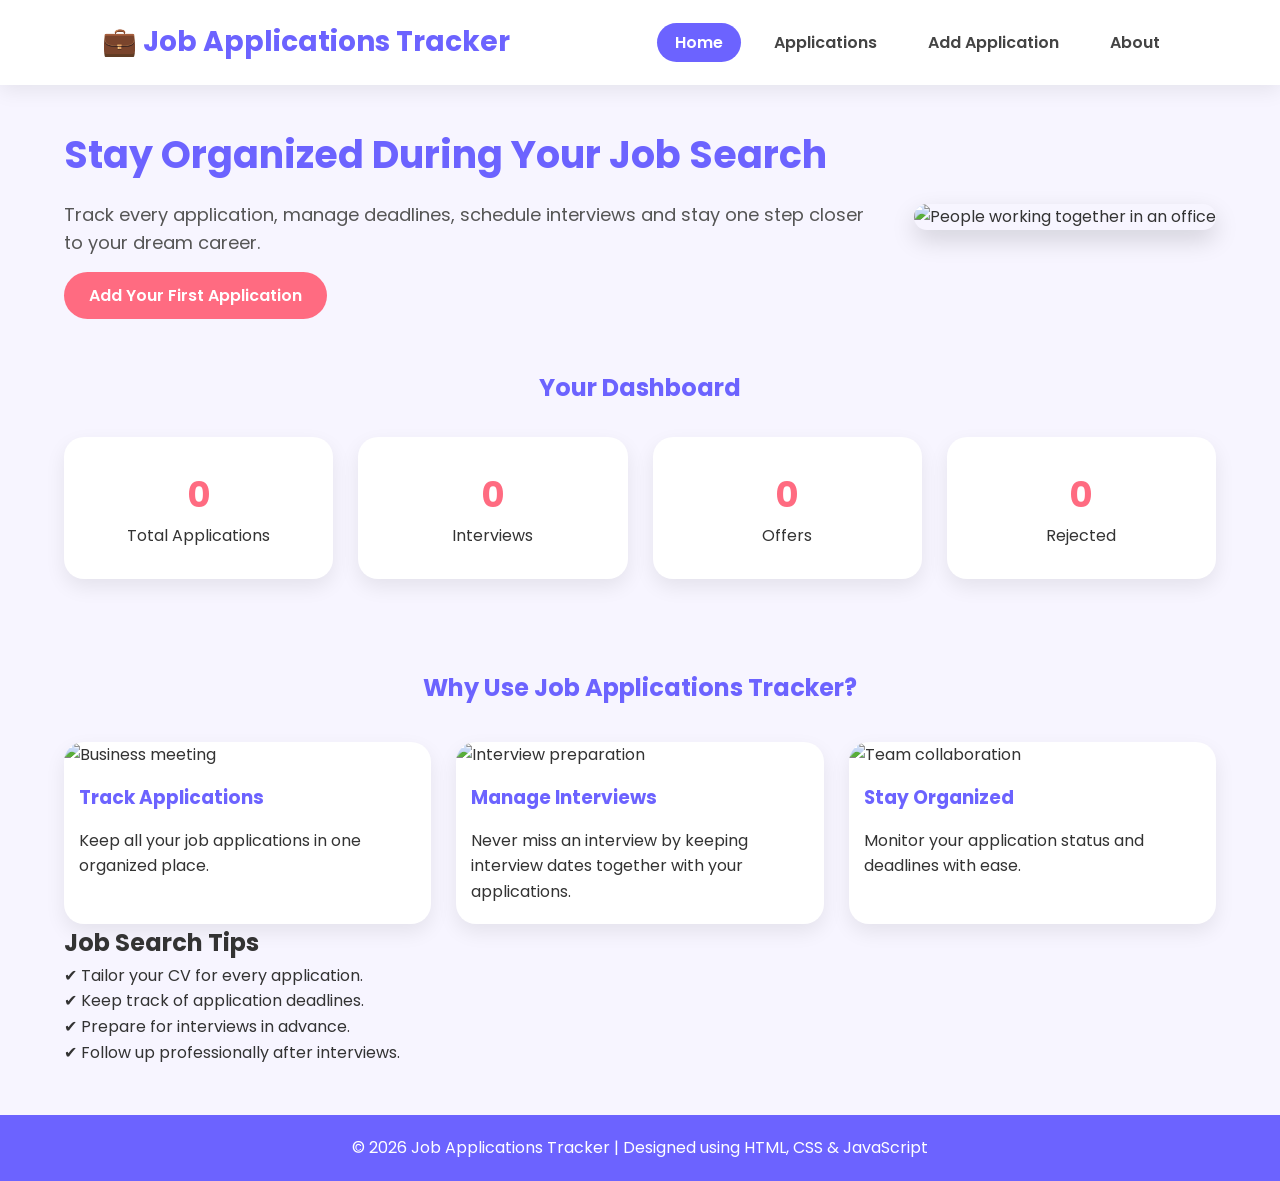
==== commit f19d1568: "Fix page links and file structure" ====
--- a/index.html
+++ b/index.html
@@ -31,7 +31,7 @@
             <ul>
                 <li><a href="index.html" class="active">Home</a></li>
                 <li><a href="applications.html">Applications</a></li>
-                <li><a href="add-applications.html">Add Application</a></li>
+                <li><a href="add-application.html">Add Application</a></li>
                 <li><a href="about.html">About</a></li>
             </ul>
         </nav>
--- a/styles.css
+++ b/styles.css
@@ -0,0 +1,667 @@
+/* =====================================
+   JOB APPLICATIONS TRACKER
+   FULL STYLESHEET
+===================================== */
+
+
+/* ===== GLOBAL ===== */
+
+*{
+    margin:0;
+    padding:0;
+    box-sizing:border-box;
+}
+
+
+body{
+
+    font-family:'Poppins', Arial, sans-serif;
+    background:#f7f5ff;
+    color:#333;
+    line-height:1.6;
+
+}
+
+
+a{
+    text-decoration:none;
+}
+
+
+ul{
+    list-style:none;
+}
+
+
+
+
+
+/* ===== HEADER ===== */
+
+
+header{
+
+    background:white;
+    padding:20px 8%;
+    display:flex;
+    justify-content:space-between;
+    align-items:center;
+    box-shadow:0 5px 20px rgba(0,0,0,0.08);
+
+}
+
+
+
+.logo h1{
+
+    color:#6c63ff;
+    font-size:28px;
+
+}
+
+
+
+nav ul{
+
+    display:flex;
+    gap:15px;
+
+}
+
+
+
+nav a{
+
+    color:#444;
+    font-weight:600;
+    padding:8px 18px;
+    border-radius:25px;
+    transition:0.3s;
+
+}
+
+
+
+nav a:hover,
+nav a.active{
+
+    background:#6c63ff;
+    color:white;
+
+}
+
+
+
+
+
+/* ===== MAIN ===== */
+
+
+main{
+
+    width:90%;
+    max-width:1200px;
+    margin:40px auto;
+
+}
+
+
+
+
+
+/* ===== HERO ===== */
+
+
+.hero{
+
+    display:flex;
+    align-items:center;
+    justify-content:space-between;
+    gap:40px;
+
+}
+
+
+.hero-text{
+
+    flex:1;
+
+}
+
+
+.hero-text h2{
+
+    color:#6c63ff;
+    font-size:38px;
+    margin-bottom:15px;
+
+}
+
+
+
+.hero-text p{
+
+    color:#555;
+    font-size:18px;
+    margin-bottom:25px;
+
+}
+
+
+
+.hero-image img{
+
+    width:420px;
+    height:300px;
+    object-fit:cover;
+    border-radius:25px;
+    box-shadow:0 10px 25px rgba(0,0,0,0.15);
+
+}
+
+
+
+
+
+/* ===== BUTTONS ===== */
+
+
+.btn,
+button{
+
+    background:#ff6b81;
+    color:white;
+    border:none;
+    padding:12px 25px;
+    border-radius:25px;
+    cursor:pointer;
+    font-weight:600;
+    transition:0.3s;
+
+}
+
+
+
+.btn:hover,
+button:hover{
+
+    background:#ff4757;
+    transform:translateY(-3px);
+
+}
+
+
+
+
+
+/* ===== DASHBOARD ===== */
+
+
+.stats{
+
+    margin-top:60px;
+    margin-bottom:90px;   /* SPACE BEFORE WHY USE SECTION */
+
+}
+
+
+
+.stats h2{
+
+    text-align:center;
+    color:#6c63ff;
+    margin-bottom:30px;
+
+}
+
+
+
+.stats-container{
+
+    display:grid;
+    grid-template-columns:repeat(auto-fit,minmax(220px,1fr));
+    gap:25px;
+
+}
+
+
+
+.card{
+
+    background:white;
+    padding:30px;
+    border-radius:20px;
+    text-align:center;
+    box-shadow:0 8px 20px rgba(0,0,0,0.08);
+    transition:0.3s;
+
+}
+
+
+
+.card:hover{
+
+    transform:translateY(-8px);
+
+}
+
+
+
+.card h3{
+
+    font-size:35px;
+    color:#ff6b81;
+
+}
+
+
+
+
+
+/* ===== FEATURES ===== */
+
+
+.features{
+
+    margin-top:80px;
+
+}
+
+
+
+.features h2{
+
+    text-align:center;
+    color:#6c63ff;
+    margin-bottom:35px;
+
+}
+
+
+
+.feature-grid{
+
+    display:grid;
+    grid-template-columns:repeat(auto-fit,minmax(250px,1fr));
+    gap:25px;
+
+}
+
+
+
+.feature-card{
+
+    background:white;
+    border-radius:20px;
+    overflow:hidden;
+    box-shadow:0 8px 20px rgba(0,0,0,0.08);
+    transition:0.3s;
+
+}
+
+
+
+.feature-card:hover{
+
+    transform:translateY(-8px);
+
+}
+
+
+
+.feature-card img{
+
+    width:100%;
+    height:180px;
+    object-fit:cover;
+
+}
+
+
+
+.feature-card h3{
+
+    color:#6c63ff;
+    padding:15px;
+
+}
+
+
+
+.feature-card p{
+
+    padding:0 15px 20px;
+
+}
+
+
+
+
+
+/* ===== ABOUT ===== */
+
+
+.about-card{
+
+    background:white;
+    padding:40px;
+    border-radius:25px;
+    display:flex;
+    gap:40px;
+    align-items:center;
+    box-shadow:0 8px 25px rgba(0,0,0,0.1);
+
+}
+
+
+
+.about-images{
+
+    display:flex;
+    flex-direction:column;
+    gap:20px;
+
+}
+
+
+
+.about-images img{
+
+    width:260px;
+    height:170px;
+    object-fit:cover;
+    border-radius:20px;
+    transition:0.3s;
+
+}
+
+
+
+.about-images img:hover{
+
+    transform:scale(1.05);
+
+}
+
+
+
+.about-text h2{
+
+    color:#6c63ff;
+    font-size:32px;
+    margin-bottom:20px;
+
+}
+
+
+
+.about-text h3{
+
+    color:#ff6b81;
+    margin-top:25px;
+
+}
+
+
+
+.about-text li{
+
+    margin:8px 0;
+
+}
+
+
+
+
+
+/* ===== FORM ===== */
+
+
+.form-card{
+
+    background:white;
+    max-width:650px;
+    margin:auto;
+    padding:35px;
+    border-radius:25px;
+    box-shadow:0 8px 25px rgba(0,0,0,0.1);
+
+}
+
+
+
+.form-card h2{
+
+    text-align:center;
+    color:#6c63ff;
+    margin-bottom:25px;
+
+}
+
+
+
+.form-group{
+
+    margin-bottom:15px;
+
+}
+
+
+
+label{
+
+    font-weight:600;
+
+}
+
+
+
+input,
+select,
+textarea{
+
+    width:100%;
+    padding:12px;
+    margin-top:8px;
+    border:1px solid #ddd;
+    border-radius:12px;
+    font-size:15px;
+
+}
+
+
+
+textarea{
+
+    height:120px;
+    resize:none;
+
+}
+
+
+
+input:focus,
+select:focus,
+textarea:focus{
+
+    outline:none;
+    border-color:#6c63ff;
+
+}
+
+
+
+
+
+/* ===== APPLICATION CARDS ===== */
+
+
+.application-card{
+
+    background:white;
+    padding:25px;
+    margin:20px 0;
+    border-radius:20px;
+    box-shadow:0 8px 20px rgba(0,0,0,0.08);
+
+}
+
+
+
+.application-card h3{
+
+    color:#6c63ff;
+
+}
+
+
+
+
+.edit-btn{
+
+    background:#6c63ff;
+    margin-right:10px;
+
+}
+
+
+
+.edit-btn:hover{
+
+    background:#574bdb;
+
+}
+
+
+
+.delete-btn{
+
+    background:#ff4757;
+
+}
+
+
+
+.delete-btn:hover{
+
+    background:#e84118;
+
+}
+
+
+
+
+
+/* ===== MESSAGES ===== */
+
+
+.success-message{
+
+    background:#d4edda;
+    color:#155724;
+    padding:12px;
+    border-radius:10px;
+
+}
+
+
+
+.error-message{
+
+    background:#f8d7da;
+    color:#721c24;
+    padding:12px;
+    border-radius:10px;
+
+}
+
+
+
+
+
+/* ===== FOOTER ===== */
+
+
+footer{
+
+    background:#6c63ff;
+    color:white;
+    text-align:center;
+    padding:20px;
+    margin-top:50px;
+
+}
+
+
+
+
+
+/* ===== MOBILE ===== */
+
+
+@media(max-width:768px){
+
+
+header{
+
+    flex-direction:column;
+    gap:20px;
+
+}
+
+
+
+nav ul{
+
+    flex-wrap:wrap;
+    justify-content:center;
+
+}
+
+
+
+.hero{
+
+    flex-direction:column;
+
+}
+
+
+
+.hero-image img{
+
+    width:100%;
+    height:auto;
+
+}
+
+
+
+.about-card{
+
+    flex-direction:column;
+    text-align:center;
+
+}
+
+
+
+.about-images{
+
+    flex-direction:row;
+    flex-wrap:wrap;
+    justify-content:center;
+
+}
+
+
+
+.about-images img{
+
+    width:160px;
+    height:120px;
+
+}
+
+
+}
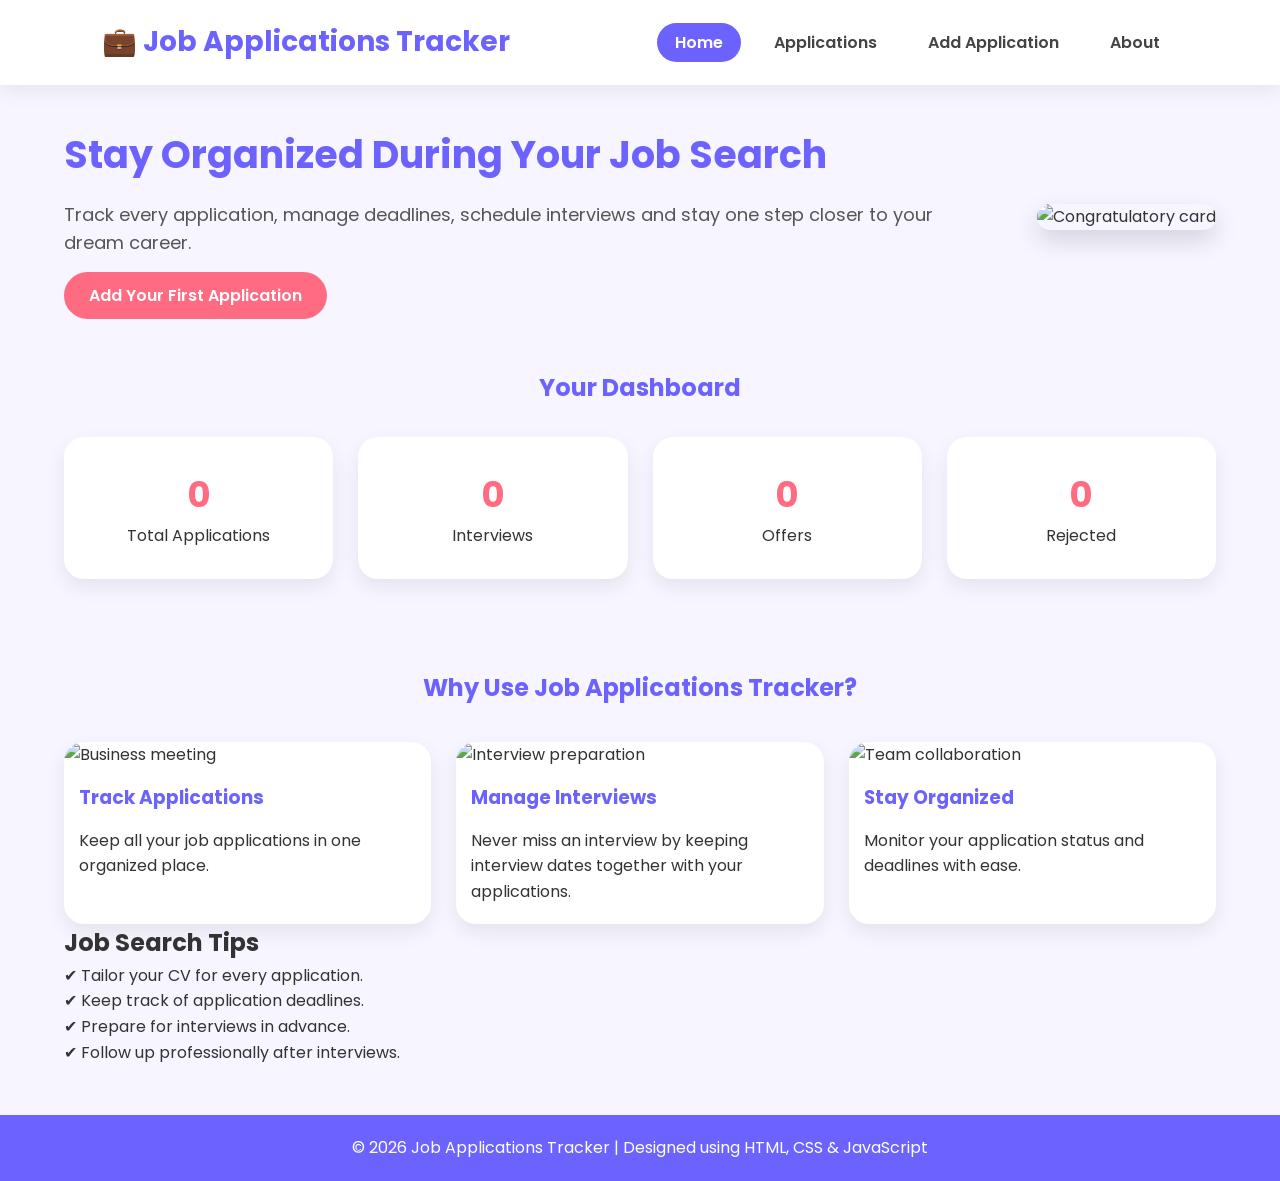
==== commit a7401b18: "Update index.html" ====
--- a/index.html
+++ b/index.html
@@ -1,25 +1,21 @@
 <!DOCTYPE html>
 <html lang="en">
 <head>
-    <!-- Basic Meta Tags -->
     <meta charset="UTF-8">
     <meta name="viewport" content="width=device-width, initial-scale=1.0">
 
-    <!-- Website Title -->
     <title>Job Applications Tracker</title>
 
-    <!-- Google Font -->
     <link rel="preconnect" href="https://fonts.googleapis.com">
     <link rel="preconnect" href="https://fonts.gstatic.com" crossorigin>
     <link href="https://fonts.googleapis.com/css2?family=Poppins:wght@300;400;500;600;700&display=swap" rel="stylesheet">
 
-    <!-- CSS -->
     <link rel="stylesheet" href="styles.css">
 </head>
 
 <body>
 
-    <!-- ================= HEADER ================= -->
+  
 
     <header>
 
@@ -38,7 +34,7 @@
 
     </header>
 
-    <!-- ================= MAIN ================= -->
+   
 
     <main>
 
@@ -65,14 +61,14 @@
             <div class="hero-image">
 
                 <img
-                    src="https://images.unsplash.com/photo-1521737604893-d14cc237f11d?auto=format&fit=crop&w=900&q=80"
-                    alt="People working together in an office">
+                    src="https://encrypted-tbn0.gstatic.com/images?q=tbn:ANd9GcTQyC_TpRFOfIX8I6b-PraxHwNcLpSIAPG2yvVSSmt6gg&s=10"
+                    alt="Congratulatory card">
 
             </div>
 
         </section>
 
-        <!-- Statistics -->
+      
 
         <section class="stats">
 
@@ -116,7 +112,7 @@
 
         </section>
 
-        <!-- Features -->
+       
 
         <section class="features">
 
@@ -170,8 +166,7 @@
 
         </section>
 
-        <!-- Quick Tips -->
-
+       
         <section class="tips">
 
             <h2>Job Search Tips</h2>
@@ -187,8 +182,7 @@
 
     </main>
 
-    <!-- ================= FOOTER ================= -->
-
+    
     <footer>
 
         <p>
@@ -197,7 +191,7 @@
 
     </footer>
 
-    <!-- JavaScript -->
+   
 
     <script src="script.js"></script>
 
